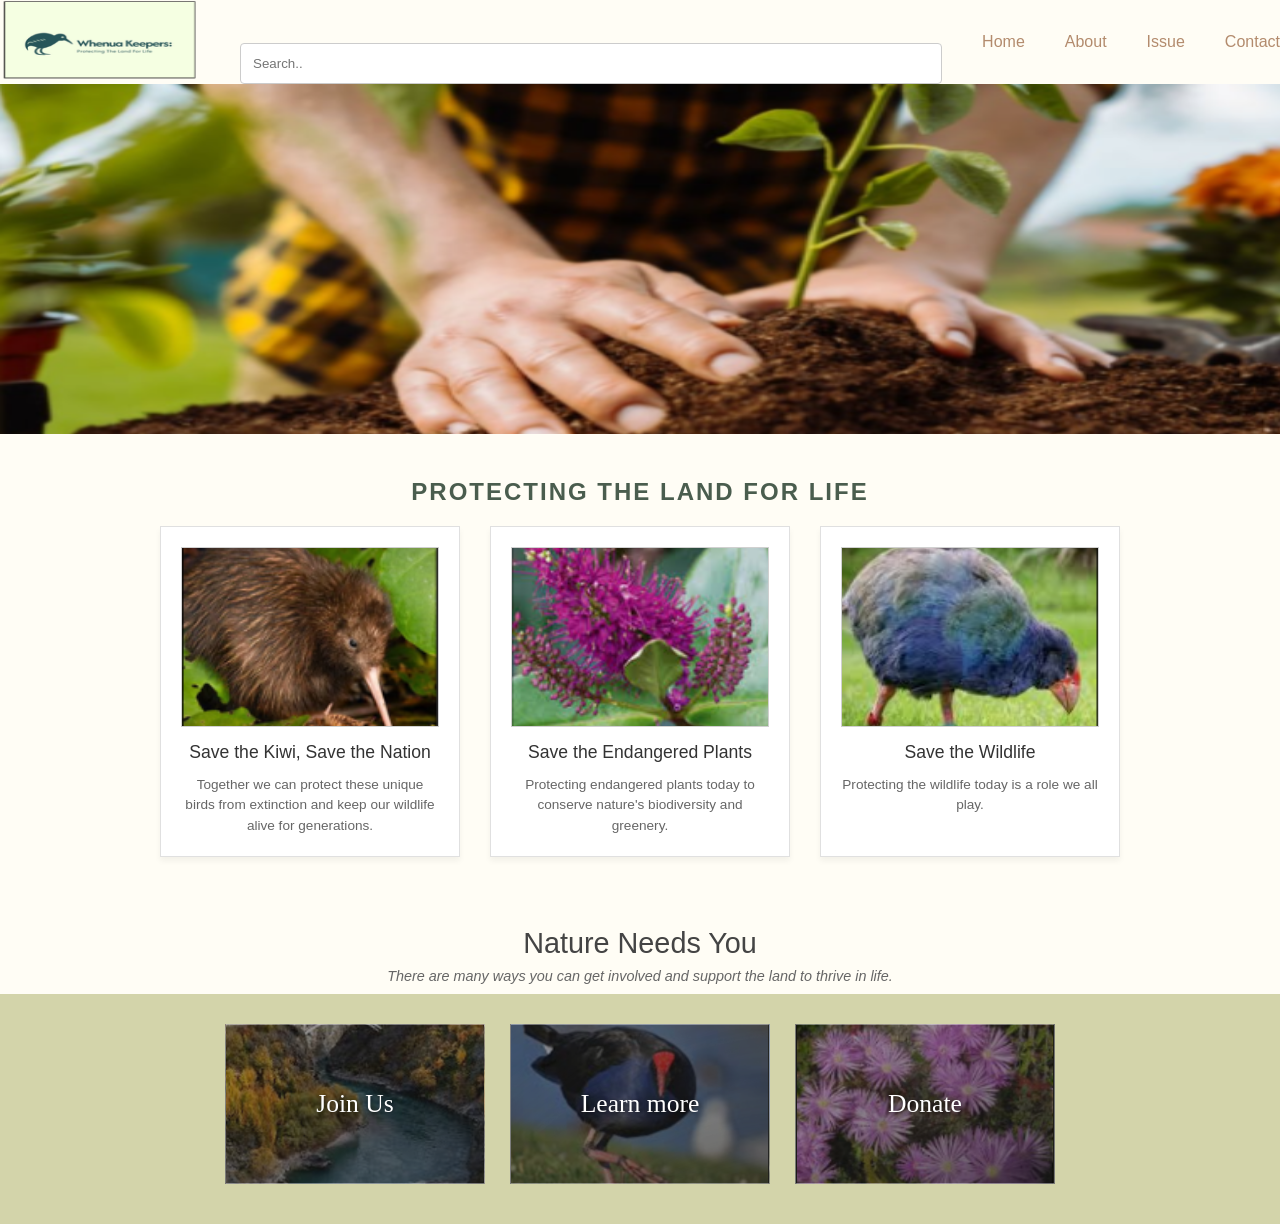
==== index.html @ 9abdc34c "adding index as home page adding the CSS file created the navigation bar, kinda adding images and th" ====
<!DOCTYPE html>
<html lang="en">
<head>
    <meta charset="UTF-8">
    <title>Title</title>
    <link rel="stylesheet" href="style.css">
</head>
<body>

    <div class="group">
        <ul class="Navigation">


            <li class="logo">
                <img width="200px" height="80px" src="plant/logo.png" alt="This is a logo">
            </li>
            <li class="search">
                    <input type="text" placeholder="Search..">
            </li>



            <li><a href="index.html">Home</a></li>
            <li><a href="about.html">About</a></li>
            <li><a href="issue.html">Issue</a></li>
            <li><a href="contact.html">Contact</a></li>
        </ul>
    </div>
    <img width="1915px" height="350px" src="plant/plant.png" alt="This is a planting image">

<main class="body of home">
    <section class="first-head">
        <h2 class="section-title">PROTECTING THE LAND FOR LIFE</h2>
        <div class="card-box">

            <!--Pic 1 -->
            <div class="info-card">
                <div class="card-img-wrapper">
                    <img src="plant/pic1.png" alt="Kiwi bird">
                </div>
                <h3>Save the Kiwi, Save the Nation</h3>
                <p>Together we can protect these unique birds from extinction and keep our wildlife alive for generations.</p>
            </div>

            <!-- pic 2 -->
            <div class="info-card">
                <div class="card-img-wrapper">
                    <img src="plant/pic2.png" alt="Endangered purple plants">
                </div>
                <h3>Save the Endangered Plants</h3>
                <p>Protecting endangered plants today to conserve nature's biodiversity and greenery.</p>
            </div>

            <!-- Pic 3 -->
            <div class="info-card">
                <div class="card-img-wrapper">
                    <img src="plant/pic3.png" alt="Wildlife bird">
                </div>
                <h3>Save the Wildlife</h3>
                <p>Protecting the wildlife today is a role we all play.</p>
            </div>

        </div>
    </section>

    <section class="title-two">
        <h2 class="title-maybe">Nature Needs You</h2>
        <p class="subtitle">There are many ways you can get involved and support the land to thrive in life.</p>
    </section>

    <section class="grid-section">
        <div class="grid-box">
            <a href="#join" class="action-card" style="background-image: linear-gradient(rgba(0,0,0,0.3), rgba(0,0,0,0.3)), url('plant/pic6.png');">
                <span>Join Us</span>
            </a>
            <a href="#learn" class="action-card" style="background-image: linear-gradient(rgba(0,0,0,0.3), rgba(0,0,0,0.3)), url('plant/pic4.png');">
                <span>Learn more</span>
            </a>
            <a href="#donate" class="action-card" style="background-image: linear-gradient(rgba(0,0,0,0.3), rgba(0,0,0,0.3)), url('plant/pic5.png');">
                <span>Donate</span>
            </a>
        </div>
    </section>
</main>






















    </div>





















</body>
</html>
---- style.css ----
body {
  background-color: #FFFDF5;
  font-family: sans-serif;
}

.Navigation {
  display: flex;
  align-items: center;
  justify-content: flex-end;
  gap: 40px;
  list-style: none;
  padding: 0;
}

.Navigation a {
  display: flex;
  flex-direction: column;
  align-items: center;
  gap: 8px;
  text-decoration: none;
  font-size: 1em;
  color: #B38B6D;

  transition: color 0.3s ease;
}

.Navigation a i {
  font-size: 1.25em;
}


.Navigation a:hover {
  color: black;
}

.Navigation .logo {
    margin-right: auto;
}

.Navigation .search {
  width: 20000px;
  height: 10px;
}

}
h1 {
    font-family: sans-serif;
    text-align: center;

}

/* Reset & Base Styles */
* {
    margin: 0;
    padding: 0;
    box-sizing: border-box;
}





/* Conservation Section */
.first-head {
    padding: 40px 20px;
    text-align: center;
}

.section-title {
    font-size: 1.5rem;
    letter-spacing: 2px;
    color: #4a5d4e;
    margin-bottom: 20px;
    position: relative;
    display: inline-block;
}

.card-box {
    display: flex;
    justify-content: center;
    gap: 30px;
    max-width: 1100px;
    margin: 0 auto;
    flex-wrap: wrap;
}

.info-card {
    background: #fff;
    border: 1px solid #e0e0e0;
    padding: 20px;
    width: 300px;
    text-align: center;
    box-shadow: 0 4px 6px rgba(0,0,0,0.05);
}

.card-img-wrapper {
    width: 100%;
    height: 180px;
    overflow: hidden;
    margin-bottom: 15px;
    border: 1px solid #d0d0d0;
}

.card-img-wrapper img {
    width: 100%;
    height: 100%;
    object-fit: cover;
}

.info-card h3 {
    font-size: 1.1rem;
    color: #333;
    margin-bottom: 12px;
    font-weight: normal;
}

.info-card p {
    font-size: 0.85rem;
    color: #666;
    line-height: 1.5;
}

/* Call to Action Section */
.title-two {
    text-align: center;
    padding: 30px 20px 10px 20px;
}

.title-maybe {
    font-size: 1.8rem;
    color: #444;
    font-weight: normal;
    margin-bottom: 8px;
}

.subtitle {
    font-size: 0.9rem;
    color: #666;
    font-style: italic;
}

/* Action Grid Section */
.grid-section {
    background-color:#D3D4AA ; /* Sage green background matching the image */
    padding: 30px 20px 40px 20px;
}

.grid-box {
    display: flex;
    justify-content: center;
    gap: 25px;
    max-width: 1100px;
    margin: 0 auto;
    flex-wrap: wrap;
}

.action-card {
    display: flex;
    align-items: center;
    justify-content: center;
    width: 260px;
    height: 160px;
    background-size: cover;
    background-position: center;
    text-decoration: none;
    border: 1px solid rgba(255,255,255,0.4);
    transition: transform 0.3s ease, box-shadow 0.3s ease;
}

.action-card:hover {
    transform: translateY(-5px);
    box-shadow: 0 6px 12px rgba(0,0,0,0.2);
}

.action-card span {
    color: #ffffff;
    font-size: 1.6rem;
    font-family: Georgia, serif;
    text-shadow: 1px 1px 4px rgba(0, 0, 0, 0.6);
}










.parent {
display: grid;
grid-template-columns: repeat(8, 1fr);
grid-template-rows: repeat(9, 1fr);
grid-column-gap: 0px;
grid-row-gap: 0px;
}

.div1 { grid-area: 1 / 3 / 10 / 9; }

input[type=text], select, textarea {
  width: 100%;
  padding: 12px;
  border: 1px solid #ccc;
  border-radius: 4px;
  box-sizing: border-box;
  margin-top: 6px;
  margin-bottom: 16px;
  resize: vertical
}


input[type=submit] {
  background-color: #737945;
  color: white;
  padding: 12px 20px;
  border: none;
  border-radius: 4px;
  cursor: pointer;
}


input[type=submit]:hover {
  background-color: #383B1F;
}


.container {
  border-radius: 5px;
  background-color: #D3D4AA;
  padding: 20px;
}
.div2 { grid-area: 1 / 1 / 5 / 3; }
.div3 { grid-area: 5 / 1 / 10 / 3; }
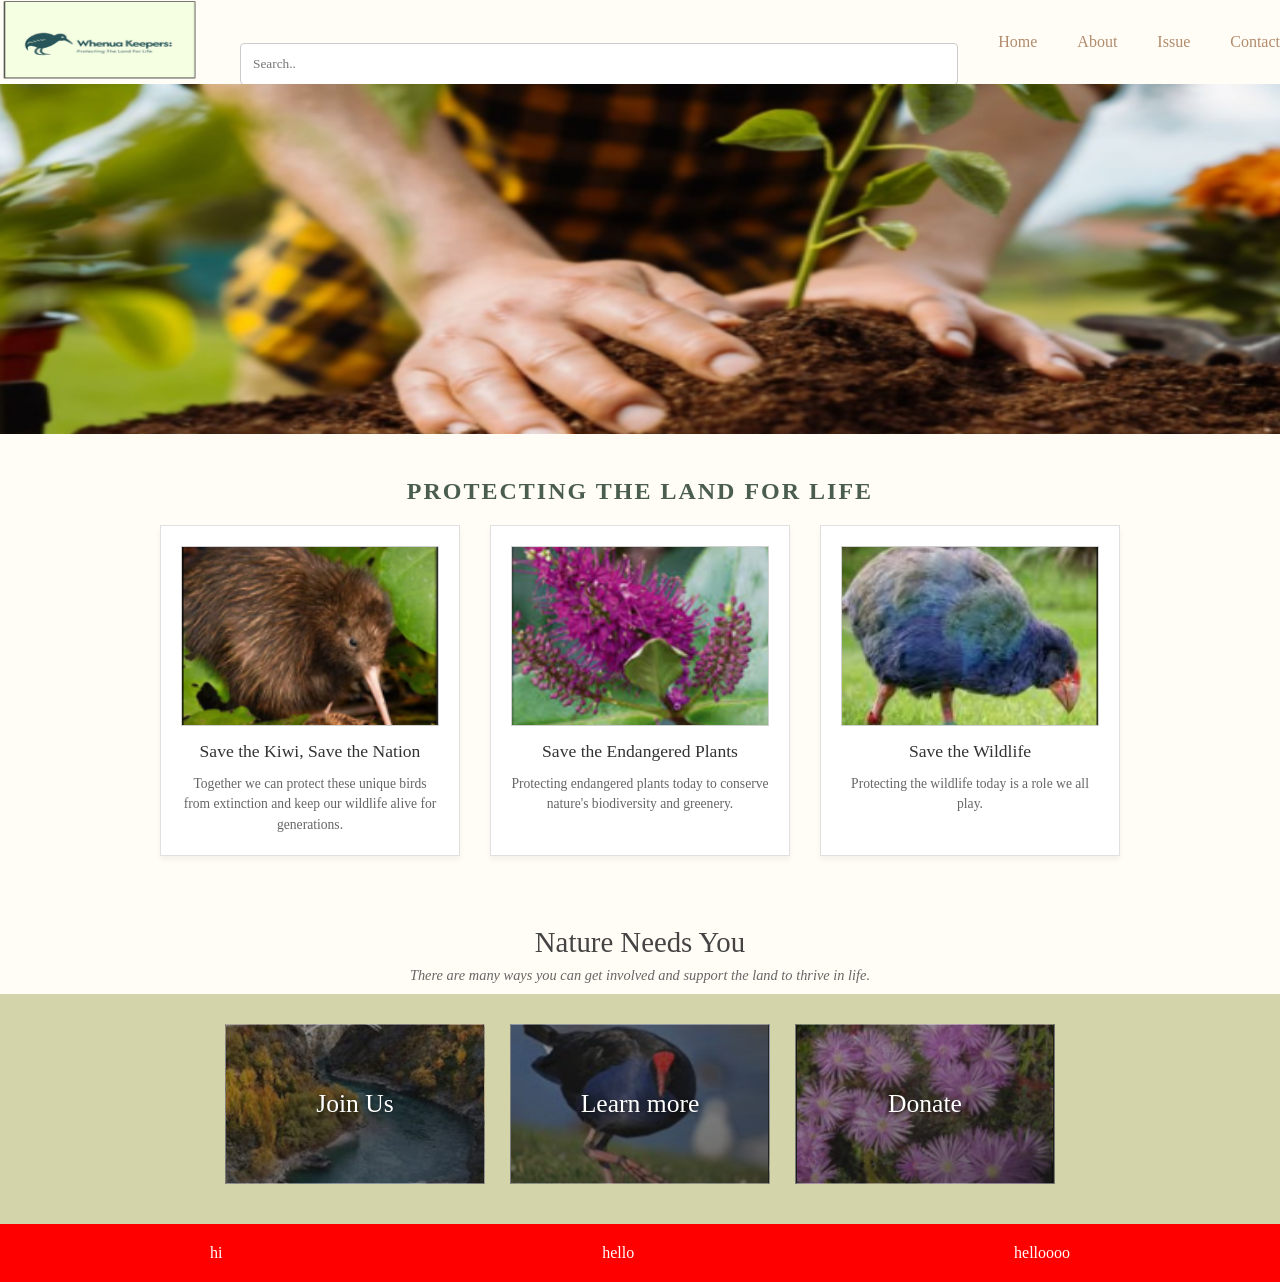
==== commit 43c877d5: "adding index as home page adding the CSS file created the navigation bar, kinda adding images and th" ====
--- a/index.html
+++ b/index.html
@@ -3,19 +3,19 @@
 <head>
     <meta charset="UTF-8">
     <title>Title</title>
-    <link rel="stylesheet" href="style.css">
+    <link rel="stylesheet" href="style.css"> <!--Links the page to the CSS -->
 </head>
-<body>
+<body> <!--start of -->
 
-    <div class="group">
+    <div class="group"> <!--  -->
         <ul class="Navigation">
 
-
+                <!--  -->
             <li class="logo">
                 <img width="200px" height="80px" src="plant/logo.png" alt="This is a logo">
             </li>
             <li class="search">
-                    <input type="text" placeholder="Search..">
+                    <input type="text" placeholder="Search.."><!--  -->
             </li>
 
 
@@ -26,10 +26,11 @@
             <li><a href="contact.html">Contact</a></li>
         </ul>
     </div>
+            <!--  -->
     <img width="1915px" height="350px" src="plant/plant.png" alt="This is a planting image">
 
 <main class="body of home">
-    <section class="first-head">
+    <section class="first-head"> <!--  -->
         <h2 class="section-title">PROTECTING THE LAND FOR LIFE</h2>
         <div class="card-box">
 
@@ -62,18 +63,18 @@
 
         </div>
     </section>
-
+    <!--  -->
     <section class="title-two">
         <h2 class="title-maybe">Nature Needs You</h2>
         <p class="subtitle">There are many ways you can get involved and support the land to thrive in life.</p>
     </section>
-
+     <!--  -->
     <section class="grid-section">
         <div class="grid-box">
-            <a href="#join" class="action-card" style="background-image: linear-gradient(rgba(0,0,0,0.3), rgba(0,0,0,0.3)), url('plant/pic6.png');">
+            <a href="contact.html" class="action-card" style="background-image: linear-gradient(rgba(0,0,0,0.3), rgba(0,0,0,0.3)), url('plant/pic6.png');">
                 <span>Join Us</span>
             </a>
-            <a href="#learn" class="action-card" style="background-image: linear-gradient(rgba(0,0,0,0.3), rgba(0,0,0,0.3)), url('plant/pic4.png');">
+            <a href="about.html" class="action-card" style="background-image: linear-gradient(rgba(0,0,0,0.3), rgba(0,0,0,0.3)), url('plant/pic4.png');">
                 <span>Learn more</span>
             </a>
             <a href="#donate" class="action-card" style="background-image: linear-gradient(rgba(0,0,0,0.3), rgba(0,0,0,0.3)), url('plant/pic5.png');">
@@ -106,6 +107,39 @@
 
     </div>
 
+<div class="footer1">
+    <footer>
+
+        <div>
+           <P>hi</P>
+
+
+
+
+
+
+        </div>
+        <div>
+            <p> hello</p>
+
+
+
+
+
+
+
+        </div>
+        <div>
+
+            <p> helloooo</p>
+
+
+
+
+
+
+
+        </div>
 
 
 
@@ -115,6 +149,7 @@
 
 
 
+    </footer>
 
 
 
@@ -124,7 +159,7 @@
 
 
 
-
+</div>
 
 </body>
 </html>
--- a/style.css
+++ b/style.css
@@ -230,9 +230,362 @@
   background-color: #D3D4AA;
   padding: 20px;
 }
-.div2 { grid-area: 1 / 1 / 5 / 3; }
-.div3 { grid-area: 5 / 1 / 10 / 3; }
-
-
-
-
+
+
+.about {
+  display: grid;
+
+  grid-template-columns: repeat(10, 1fr);
+
+  grid-template-rows: repeat(12, auto);
+  gap: 20px;
+  padding: 40px;
+  max-width: 1200px;
+  margin: 0 auto;
+}
+
+
+.about-bg {
+  grid-area: 2 / 2 / 12 / 10;
+  background-color: #ff4d4d;
+  border-radius: 8px;
+  z-index: 1;
+}
+
+
+.about-content {
+  grid-area: 3 / 3 / 8 / 9;
+  z-index: 2;
+  color: white;
+}
+
+
+.about-card-left {
+  grid-area: 9 / 3 / 12 / 6;
+  background: white;
+  padding: 20px;
+  border-radius: 6px;
+  box-shadow: 0 4px 6px rgba(0,0,0,0.1);
+  z-index: 2;
+}
+
+
+.about-card-right {
+  grid-area: 9 / 6 / 12 / 9;
+  background: white;
+  padding: 20px;
+  border-radius: 6px;
+  box-shadow: 0 4px 6px rgba(0,0,0,0.1);
+  z-index: 2;
+}
+
+
+
+* {
+    margin: 0;
+    padding: 0;
+    box-sizing: border-box;
+    font-family: Georgia, serif;
+}
+
+body {
+    background:#FFFDF5 ;
+}
+
+
+
+
+.hello {
+    position: relative;
+}
+
+
+.hello-text {
+    position: absolute;
+    bottom: 25px;
+    left: 35px;
+    background: rgba(255, 255, 255, .75);
+    padding: 20px 30px;
+    width: 1915px;
+}
+
+.hello-text h1 {
+    font-size: 40px;
+    color: #222;
+}
+
+.hello-text p {
+    font-size: 22px;
+    color: #666;
+}
+
+/* About */
+.about1 {
+    background: #F7F3E9;
+    padding: 50px;
+}
+
+.about1 p {
+    margin-bottom: 35px;
+    color: #444;
+    font-size: 18px;
+}
+
+
+.featured {
+    background: #f7f3e9;
+    text-align: center;
+    padding-bottom: 50px;
+}
+
+.featured small {
+    letter-spacing: 2px;
+    color: #666;
+}
+
+.featured h2 {
+    font-size: 42px;
+    margin: 15px 0 40px;
+    color: #333;
+}
+
+.videos {
+    display: flex;
+    justify-content: center;
+    gap: 25px;
+    margin-bottom: 40px;
+}
+
+button {
+    background: #62723a;
+    color: white;
+    padding: 14px 28px;
+    border: none;
+    border-radius: 8px;
+    font-size: 18px;
+    cursor: pointer;
+}
+
+button:hover {
+    background: #4F5D2D;
+}
+
+
+
+
+/*foooter*/
+footer{
+    background:red;
+    color:white;
+    display:flex;
+    justify-content:space-around;
+    padding:20px;
+
+}
+
+/*--- Global Styles & Variables ---*/
+:root {
+  --bg-color: #f6fef4;
+  --accent-green: #cbd169;
+  --dark-green: #586941;
+  --font-serif: 'Playfair Display', Georgia, serif;
+  --font-sans: 'Plus Jakarta Sans', sans-serif;
+  --text-dark: #3c3323;
+}
+
+
+body3 {
+  background-color:#f8f4e6 ;
+  font-family: var(--font-sans);
+  color: black;
+  display: flex;
+  justify-content: center;
+  padding: 40px 20px;
+}
+
+.con {
+  max-width: 900px;
+  width: 100%;
+}
+
+/*--- Section 1: Hero Header ---*/
+.section2 {
+  display: flex;
+  justify-content: space-between;
+  align-items: flex-end;
+  padding: 40px 20px;
+  position: relative;
+}
+
+.section2 h1 {
+  font-family: var(--font-serif);
+  font-size: 3rem;
+  font-weight: 400;
+  margin-bottom: 10px;
+}
+
+.section2 p {
+  font-size: 0.95em;
+  max-width: 450px;
+  line-height: 1.4;
+  color: #555555;
+}
+
+.hero-illustration {
+  width: 150px;
+  height: 150px;
+
+  background-size: contain;
+  background-repeat: no-repeat;
+  background-position: bottom right;
+  opacity: 0.6;
+}
+
+.issue {
+  background-color:#b8b896 ;
+  display: grid;
+  grid-template-columns: 1.2fr 1fr;
+  align-items: center;
+  padding: 40px;
+  gap: 30px;
+  margin-bottom: 60px;
+}
+
+.content .sub-label {
+  font-size: 0.75em;
+  font-weight: 700;
+  letter-spacing: 1px;
+  display: block;
+  margin-bottom: 15px;
+  text-transform: uppercase;
+}
+
+.content p {
+  font-size: 0.95rem;
+  line-height: 1.6;
+  margin-bottom: 25px;
+}
+
+.btn-learn {
+  display: inline-block;
+  background-color: #737945;
+  color: #ffffff;
+  text-decoration: none;
+  padding: 10px 24px;
+  border-radius: 8px;
+  font-size: 0.9rem;
+  transition: background-color 0.2s ease;
+}
+
+.btn-learn:hover {
+  background-color:#595d35 ;
+}
+
+.image img {
+  width: 100%;
+  height: auto;
+  display: block;
+  object-fit: cover;
+}
+
+.label {
+  display: block;
+  text-align: center;
+  font-size: 0.75rem;
+  font-weight: 700;
+  letter-spacing: 1px;
+  color: black;
+  margin-bottom: 40px;
+  text-transform: uppercase;
+}
+
+.areas {
+  margin-bottom: 60px;
+}
+
+.impact1 {
+  display: grid;
+  grid-template-columns: repeat(3, 1fr);
+  gap: 30px;
+  text-align: center;
+}
+
+.impact2 .icon-wrapper {
+  background-color:#dadbbc;
+  width: 70px;
+  height: 70px;
+  border-radius: 50%;
+  margin: 0 auto 15px auto;
+  display: flex;
+  align-items: center;
+  justify-content: center;
+  font-size: 1.5rem;
+}
+
+.impact2 h3 {
+  font-family: var(--font-serif);
+  font-size: 1.3rem;
+  font-weight: 400;
+
+}
+
+.impact2 p {
+  font-size: 0.85em;
+  line-height: 1.5;
+  color: #555555;
+  padding: 0 10px;
+}
+
+.action-section1 {
+  margin-bottom: 40px;
+}
+
+.action-grid1 {
+  display: grid;
+  grid-template-columns: repeat(3, 1fr);
+  gap: 20px;
+}
+
+.action-card1 {
+  background-color: #d3d4b6;
+  display: flex;
+  align-items: center;
+  overflow: hidden;
+  height: 90px;
+}
+
+.action-card1 img {
+  width: 90px;
+  height: 100%;
+  object-fit: cover;
+}
+
+.action-text1 {
+  font-family: var(--font-serif);
+  flex: 1;
+  padding-right: 10px;
+  font-size: 1.3rem;
+  text-align: center;
+  color: var(--dark-green);
+}
+
+
+  .action-card1 {
+    height: auto;
+  }
+
+  .action-card1 img {
+    width: 120px;
+    height: 120px;
+  }
+
+
+
+
+
+
+
+
+
+
+
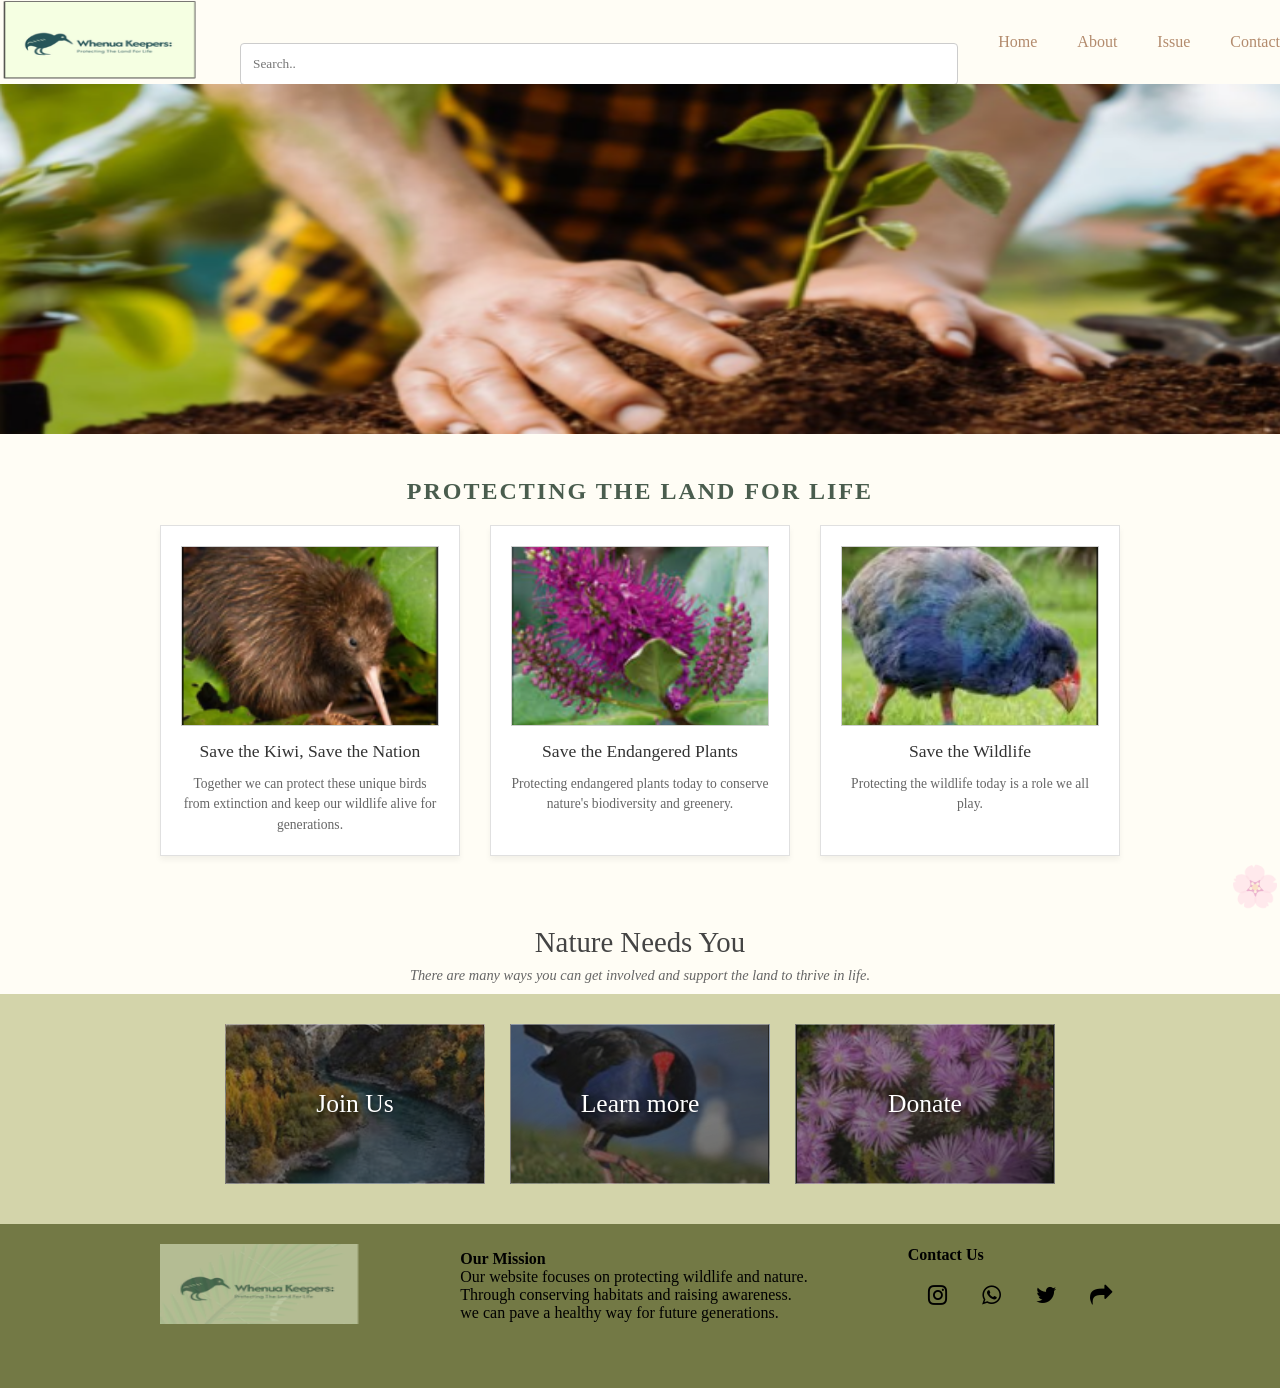
==== commit a1a5d8f6: "adding index as home page adding the CSS file created the navigation bar, kinda adding images and th" ====
--- a/index.html
+++ b/index.html
@@ -4,6 +4,7 @@
     <meta charset="UTF-8">
     <title>Title</title>
     <link rel="stylesheet" href="style.css"> <!--Links the page to the CSS -->
+    <link rel="stylesheet" href="https://cdnjs.cloudflare.com/ajax/libs/font-awesome/4.7.0/css/font-awesome.min.css">
 </head>
 <body> <!--start of -->
 
@@ -77,12 +78,46 @@
             <a href="about.html" class="action-card" style="background-image: linear-gradient(rgba(0,0,0,0.3), rgba(0,0,0,0.3)), url('plant/pic4.png');">
                 <span>Learn more</span>
             </a>
-            <a href="#donate" class="action-card" style="background-image: linear-gradient(rgba(0,0,0,0.3), rgba(0,0,0,0.3)), url('plant/pic5.png');">
+            <a href="https://www.greenpeace.org/aotearoa/explore/defend-conservation-land/" class="action-card" style="background-image: linear-gradient(rgba(0,0,0,0.3), rgba(0,0,0,0.3)), url('plant/pic5.png');">
                 <span>Donate</span>
             </a>
         </div>
     </section>
 </main>
+
+
+
+<footer>
+    <div>
+        <img width="200px" height="80px" src="plant/lay.png" alt="This is a logo">
+
+
+
+
+
+
+    </div>
+    <div>
+        <h4>Our Mission</h4>
+        <p>
+          Our website focuses on protecting wildlife and nature. <br>Through conserving
+          habitats and raising awareness.<br> we can pave a healthy way for future generations.
+        </p>
+
+    </div>
+    <div>
+        <h4>Contact Us</h4>
+        <div class="social-icons">
+          <a href="https://www.instagram.com/?hl=en"><i class="fa fa-instagram"></i></a>
+          <a href="https://www.whatsapp.com/"><i class="fa fa-whatsapp"></i></a>
+          <a href="https://x.com/"><i class="fa fa-twitter"></i></a>
+          <a href="https://fontawesome.com/icons/classic/solid/share-nodes"><i class="fa fa-share"></i></a>
+        </div>
+
+
+    </div>
+
+</footer>
 
 
 
@@ -94,72 +129,10 @@
 
 
 
+<footer class="footer">
+  <div class="footer-flower">🌸</div>
+</footer>
 
-
-
-
-
-
-
-
-
-
-
-    </div>
-
-<div class="footer1">
-    <footer>
-
-        <div>
-           <P>hi</P>
-
-
-
-
-
-
-        </div>
-        <div>
-            <p> hello</p>
-
-
-
-
-
-
-
-        </div>
-        <div>
-
-            <p> helloooo</p>
-
-
-
-
-
-
-
-        </div>
-
-
-
-
-
-
-
-
-
-    </footer>
-
-
-
-
-
-
-
-
-
-</div>
 
 </body>
 </html>
--- a/style.css
+++ b/style.css
@@ -373,16 +373,6 @@
 
 
 
-/*foooter*/
-footer{
-    background:red;
-    color:white;
-    display:flex;
-    justify-content:space-around;
-    padding:20px;
-
-}
-
 /*--- Global Styles & Variables ---*/
 :root {
   --bg-color: #f6fef4;
@@ -547,6 +537,14 @@
 }
 
 .action-card1 {
+    background: #fff;
+    border: 1px solid #e0e0e0;
+    padding: 20px;
+    width: 300px;
+    text-align: center;
+    box-shadow: 0 4px 6px rgba(0,0,0,0.05);
+}
+.action-card1 {
   background-color: #d3d4b6;
   display: flex;
   align-items: center;
@@ -582,10 +580,67 @@
 
 
 
-
-
-
-
-
-
-
+.footer-flower {
+  position: absolute;
+  right: 0;
+  bottom: -10px;
+  font-size: 2.5rem;
+  opacity: 0.3;
+}
+
+
+
+
+
+
+/*foooter*/
+footer {
+    background: #737945;
+    color: black;
+    display: flex;
+    justify-content: center;
+    align-items: center;
+    gap: 100px;
+    padding: 20px;
+}
+.div h4 {
+    align-items: center;
+    display: flex;
+    justify-content: center;
+}
+
+
+
+
+
+
+.social-icons a {
+  color: white;
+  font-size: 1.4rem;
+
+}
+.fa {
+  padding: 20px;
+  font-size: 30px;
+  width: 50px;
+  text-align: center;
+  text-decoration: none;
+}
+.fa:hover {
+    opacity:1;
+  color: #ffffff;
+}
+
+.fa-instagram{
+    color:black;
+
+}
+.fa-whatsapp{
+    color:black;
+}
+.fa-twitter{
+    color:black;
+}
+.fa-share{
+    color:black;
+}
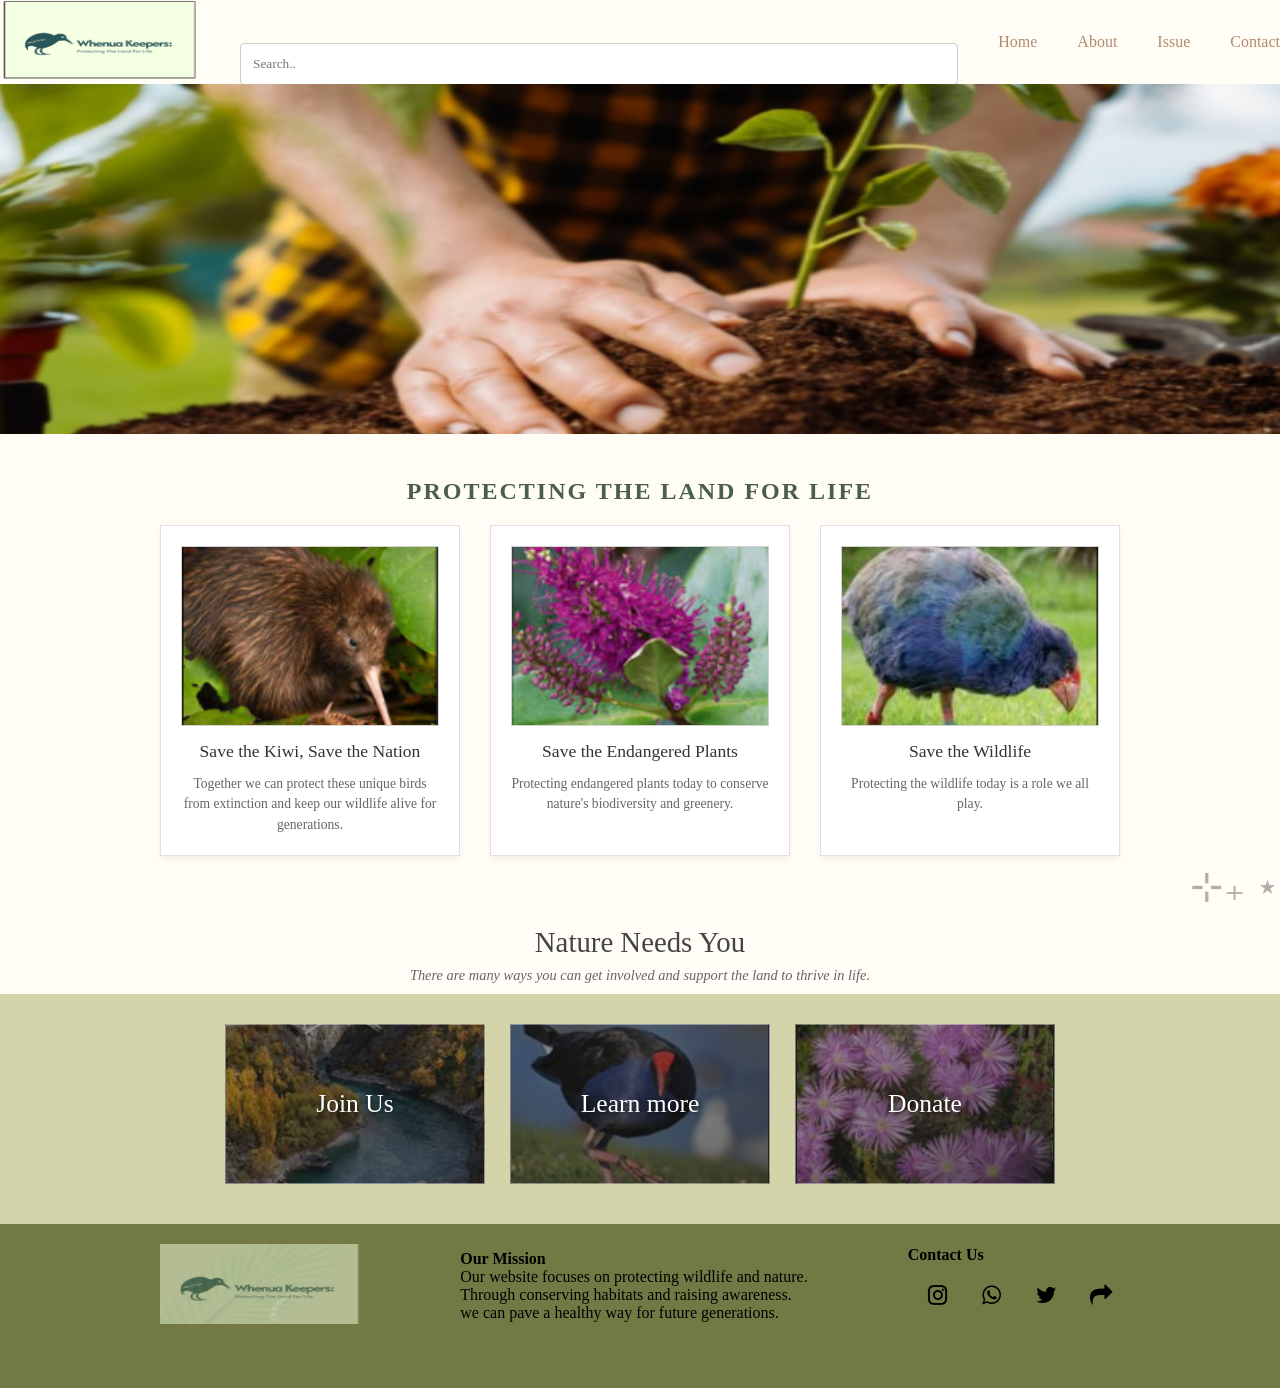
==== commit aa993725: "adding index as home page adding the CSS file created the navigation bar, kinda adding images and th" ====
--- a/index.html
+++ b/index.html
@@ -130,7 +130,7 @@
 
 
 <footer class="footer">
-  <div class="footer-flower">🌸</div>
+  <div class="footer-flower">⊹₊ ⋆</div>
 </footer>
 
 
--- a/style.css
+++ b/style.css
@@ -186,7 +186,7 @@
 
 
 
-
+/* begining of contact page*/
 
 .parent {
 display: grid;
@@ -230,7 +230,7 @@
   background-color: #D3D4AA;
   padding: 20px;
 }
-
+/* end of contact page */
 
 .about {
   display: grid;
@@ -567,6 +567,23 @@
   color: var(--dark-green);
 }
 
+.action-card1 {
+    display: flex;
+    align-items: center;
+    justify-content: center;
+    width: 260px;
+    height: 160px;
+    background-size: cover;
+    background-position: center;
+    text-decoration: none;
+    border: 1px solid rgba(255,255,255,0.4);
+    transition: transform 0.3s ease, box-shadow 0.3s ease;
+}
+
+.action-card1:hover {
+    transform: translateY(-5px);
+    box-shadow: 0 6px 12px rgba(0,0,0,0.2);
+}
 
   .action-card1 {
     height: auto;
@@ -576,7 +593,11 @@
     width: 120px;
     height: 120px;
   }
-
+.action-card1 a {
+    color: #d3d4b6;
+    font-size: 1.6rem;
+    font-family: Georgia, serif;
+}
 
 
 
@@ -644,3 +665,4 @@
 .fa-share{
     color:black;
 }
+
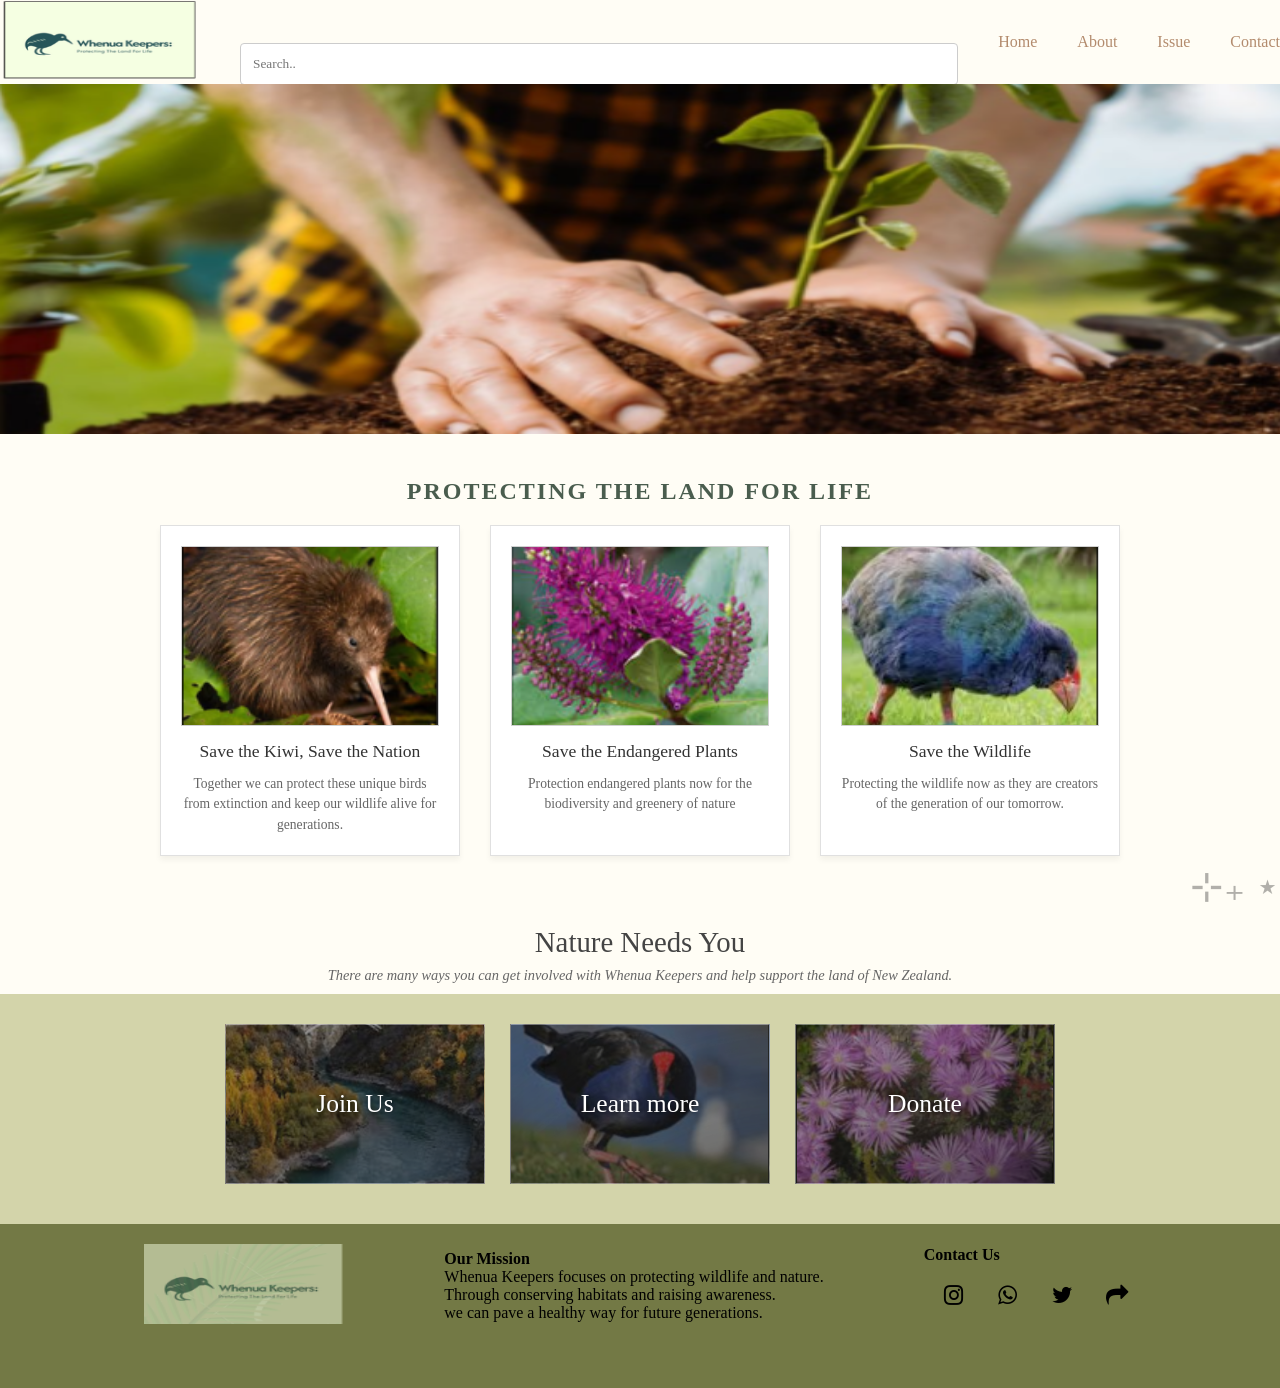
==== commit 7296e406: "adding index as home page adding the CSS file created the navigation bar, kinda adding images and th" ====
--- a/index.html
+++ b/index.html
@@ -50,7 +50,7 @@
                     <img src="plant/pic2.png" alt="Endangered purple plants">
                 </div>
                 <h3>Save the Endangered Plants</h3>
-                <p>Protecting endangered plants today to conserve nature's biodiversity and greenery.</p>
+                <p>Protection endangered plants now for the biodiversity and greenery of nature</p>
             </div>
 
             <!-- Pic 3 -->
@@ -59,7 +59,7 @@
                     <img src="plant/pic3.png" alt="Wildlife bird">
                 </div>
                 <h3>Save the Wildlife</h3>
-                <p>Protecting the wildlife today is a role we all play.</p>
+                <p>Protecting the wildlife now as they are creators of the generation of our tomorrow.</p>
             </div>
 
         </div>
@@ -67,7 +67,7 @@
     <!--  -->
     <section class="title-two">
         <h2 class="title-maybe">Nature Needs You</h2>
-        <p class="subtitle">There are many ways you can get involved and support the land to thrive in life.</p>
+        <p class="subtitle">There are many ways you can get involved with Whenua Keepers and help support the land of New Zealand.</p>
     </section>
      <!--  -->
     <section class="grid-section">
@@ -100,7 +100,7 @@
     <div>
         <h4>Our Mission</h4>
         <p>
-          Our website focuses on protecting wildlife and nature. <br>Through conserving
+          Whenua Keepers focuses on protecting wildlife and nature. <br>Through conserving
           habitats and raising awareness.<br> we can pave a healthy way for future generations.
         </p>
 
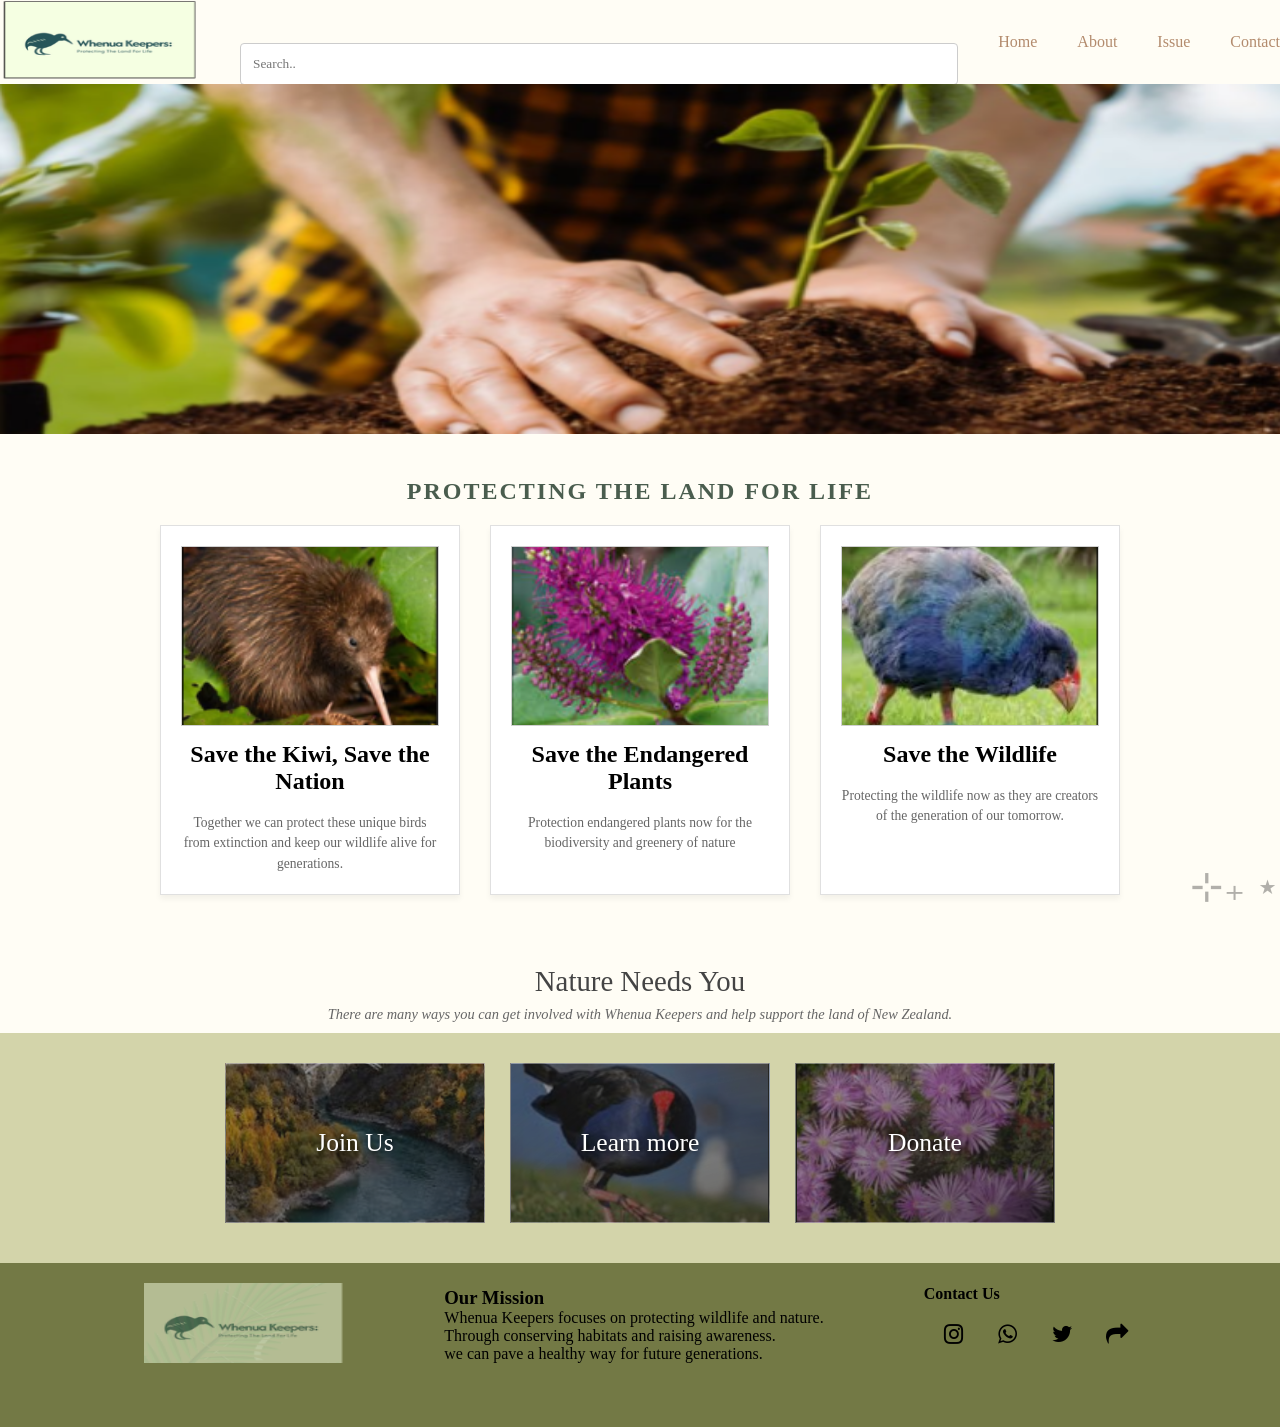
==== commit 9fb4fa76: "adding index as home page adding the CSS file created the navigation bar, kinda adding images and th" ====
--- a/index.html
+++ b/index.html
@@ -2,21 +2,21 @@
 <html lang="en">
 <head>
     <meta charset="UTF-8">
-    <title>Title</title>
+    <title>Whenua Keepers</title>
     <link rel="stylesheet" href="style.css"> <!--Links the page to the CSS -->
-    <link rel="stylesheet" href="https://cdnjs.cloudflare.com/ajax/libs/font-awesome/4.7.0/css/font-awesome.min.css">
+    <link rel="stylesheet" href="https://cdnjs.cloudflare.com/ajax/libs/font-awesome/4.7.0/css/font-awesome.min.css"><!--Links the page to the icon website -->
 </head>
-<body> <!--start of -->
+<body> <!--start of body -->
 
-    <div class="group"> <!--  -->
+    <div class="group"> <!-- start of navigation bar -->
         <ul class="Navigation">
 
                 <!--  -->
             <li class="logo">
-                <img width="200px" height="80px" src="plant/logo.png" alt="This is a logo">
+                <img width="200" height="80" src="plant/logo.png" alt="This is a logo">
             </li>
             <li class="search">
-                    <input type="text" placeholder="Search.."><!--  -->
+                    <input type="text" placeholder="Search.."><!-- search bar -->
             </li>
 
 
@@ -26,51 +26,51 @@
             <li><a href="issue.html">Issue</a></li>
             <li><a href="contact.html">Contact</a></li>
         </ul>
-    </div>
-            <!--  -->
-    <img width="1915px" height="350px" src="plant/plant.png" alt="This is a planting image">
+    </div><!-- end of navigation bar -->
+            <!-- index photo 1-->
+    <img width="1915" height="350" src="plant/plant.png" alt="This is a planting image">
 
-<main class="body of home">
-    <section class="first-head"> <!--  -->
-        <h2 class="section-title">PROTECTING THE LAND FOR LIFE</h2>
+<main class="body-of-home">
+    <div class="first-head">
+        <h1 class="section-title">PROTECTING THE LAND FOR LIFE</h1>
         <div class="card-box">
 
-            <!--Pic 1 -->
+            <!-- Box Pic 1 -->
             <div class="info-card">
                 <div class="card-img-wrapper">
                     <img src="plant/pic1.png" alt="Kiwi bird">
                 </div>
-                <h3>Save the Kiwi, Save the Nation</h3>
+                <h2>Save the Kiwi, Save the Nation</h2><br>
                 <p>Together we can protect these unique birds from extinction and keep our wildlife alive for generations.</p>
             </div>
 
-            <!-- pic 2 -->
+            <!--BOX Pic 2 -->
             <div class="info-card">
                 <div class="card-img-wrapper">
                     <img src="plant/pic2.png" alt="Endangered purple plants">
                 </div>
-                <h3>Save the Endangered Plants</h3>
+                <h2>Save the Endangered Plants</h2><br>
                 <p>Protection endangered plants now for the biodiversity and greenery of nature</p>
             </div>
 
-            <!-- Pic 3 -->
+            <!--Box Pic 3 -->
             <div class="info-card">
                 <div class="card-img-wrapper">
                     <img src="plant/pic3.png" alt="Wildlife bird">
                 </div>
-                <h3>Save the Wildlife</h3>
+                <h2>Save the Wildlife</h2><br>
                 <p>Protecting the wildlife now as they are creators of the generation of our tomorrow.</p>
             </div>
 
         </div>
-    </section>
-    <!--  -->
+    </div>
+    <!--Text part 2-->
     <section class="title-two">
         <h2 class="title-maybe">Nature Needs You</h2>
         <p class="subtitle">There are many ways you can get involved with Whenua Keepers and help support the land of New Zealand.</p>
     </section>
      <!--  -->
-    <section class="grid-section">
+    <div class="grid-section">
         <div class="grid-box">
             <a href="contact.html" class="action-card" style="background-image: linear-gradient(rgba(0,0,0,0.3), rgba(0,0,0,0.3)), url('plant/pic6.png');">
                 <span>Join Us</span>
@@ -82,28 +82,21 @@
                 <span>Donate</span>
             </a>
         </div>
-    </section>
+    </div>
 </main>
 
 
 
 <footer>
     <div>
-        <img width="200px" height="80px" src="plant/lay.png" alt="This is a logo">
-
-
-
-
-
-
+        <img width="200" height="80" src="plant/lay.png" alt="This is a logo">
     </div>
     <div>
-        <h4>Our Mission</h4>
+        <h3>Our Mission</h3>
         <p>
           Whenua Keepers focuses on protecting wildlife and nature. <br>Through conserving
           habitats and raising awareness.<br> we can pave a healthy way for future generations.
         </p>
-
     </div>
     <div>
         <h4>Contact Us</h4>
@@ -118,17 +111,6 @@
     </div>
 
 </footer>
-
-
-
-
-
-
-
-
-
-
-
 <footer class="footer">
   <div class="footer-flower">⊹₊ ⋆</div>
 </footer>
--- a/style.css
+++ b/style.css
@@ -327,7 +327,7 @@
 
 .about1 p {
     margin-bottom: 35px;
-    color: #444;
+    color: #595938;
     font-size: 18px;
 }
 
@@ -384,7 +384,7 @@
 }
 
 
-body3 {
+section7 {
   background-color:#f8f4e6 ;
   font-family: var(--font-sans);
   color: black;
